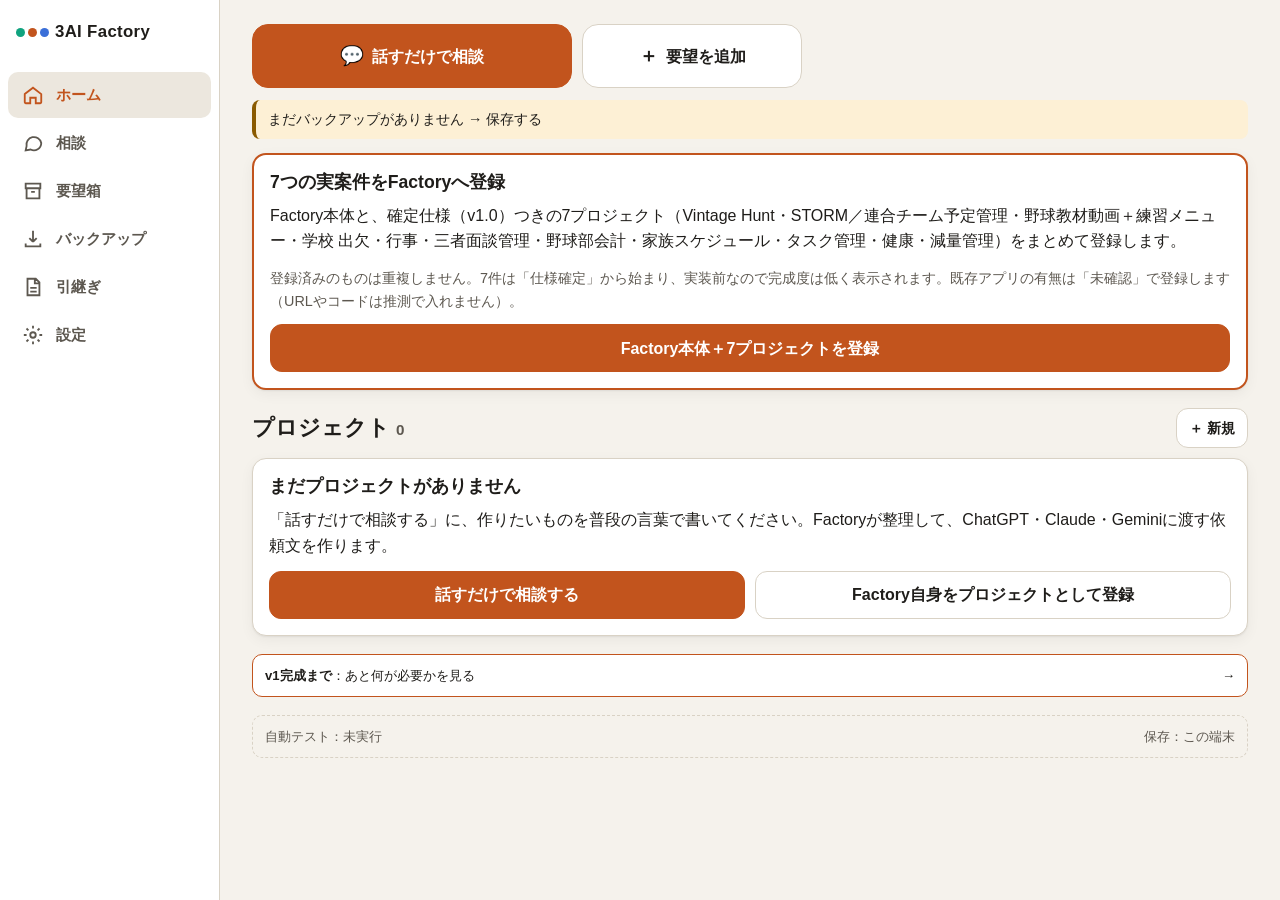
==== index.html @ d363842f "Add files via upload" ====
<!doctype html>
<html lang="ja">
<head>
  <meta charset="utf-8">
  <meta name="viewport" content="width=device-width, initial-scale=1, viewport-fit=cover">
  <title>3AI Factory</title>
  <meta name="description" content="ChatGPT・Claude・Geminiを活用してアプリ開発を管理するFactory">
  <meta name="theme-color" content="#c2541d">
  <link rel="manifest" href="manifest.webmanifest">
  <link rel="icon" href="icons/icon-192.png">
  <link rel="apple-touch-icon" href="icons/apple-touch-icon.png">
  <meta name="apple-mobile-web-app-capable" content="yes">
  <meta name="mobile-web-app-capable" content="yes">
  <meta name="apple-mobile-web-app-title" content="3AI Factory">
  <link rel="stylesheet" href="css/style.css">
</head>
<body>
  <div id="offline" class="offline-bar" hidden>オフライン中です（この端末のデータでそのまま使えます）</div>
  <header class="topbar">
    <div class="brand"><span class="dots" aria-hidden="true"><i style="background:var(--ai-chatgpt)"></i><i style="background:var(--ai-claude)"></i><i style="background:var(--ai-gemini)"></i></span>3AI Factory</div>
    <div class="spacer"></div>
    <span id="phase-badge" class="badge">Phase 1</span>
  </header>
  <main id="view" aria-live="polite">
    <p class="muted">読み込み中…</p>
    <noscript><div class="notice ng">JavaScriptを有効にしてください。</div></noscript>
  </main>
  <nav class="tabbar" aria-label="メインメニュー">
    <a href="#/" data-route="/"><svg viewBox="0 0 24 24" fill="none" stroke="currentColor" stroke-width="2" aria-hidden="true"><path d="M3 11l9-7 9 7v9a1 1 0 0 1-1 1h-5v-6H9v6H4a1 1 0 0 1-1-1z"/></svg>ホーム</a>
    <a href="#/talk" data-route="/talk"><svg viewBox="0 0 24 24" fill="none" stroke="currentColor" stroke-width="2" aria-hidden="true"><path d="M21 12a8 8 0 0 1-11.6 7.1L4 20l1-4.6A8 8 0 1 1 21 12z"/></svg>相談</a>
    <a href="#/requests" data-route="/requests"><svg viewBox="0 0 24 24" fill="none" stroke="currentColor" stroke-width="2" aria-hidden="true"><path d="M4 4h16v5H4z M5 9v11h14V9 M10 13h4"/></svg>要望箱</a>
    <a href="#/backup" data-route="/backup" class="desk-only"><svg viewBox="0 0 24 24" fill="none" stroke="currentColor" stroke-width="2" aria-hidden="true"><path d="M12 3v12m0 0l-4-4m4 4l4-4M4 17v3h16v-3"/></svg>バックアップ</a>
    <a href="#/handoff" data-route="/handoff" class="desk-only"><svg viewBox="0 0 24 24" fill="none" stroke="currentColor" stroke-width="2" aria-hidden="true"><path d="M6 3h9l4 4v14H6z M14 3v5h5 M9 13h7 M9 17h7"/></svg>引継ぎ</a>
    <a href="#/settings" data-route="/settings" data-alt="/backup /handoff"><svg viewBox="0 0 24 24" fill="none" stroke="currentColor" stroke-width="2" aria-hidden="true"><circle cx="12" cy="12" r="3"/><path d="M12 2v3M12 19v3M2 12h3M19 12h3M4.9 4.9l2.1 2.1M17 17l2.1 2.1M4.9 19.1L7 17M17 7l2.1-2.1"/></svg>設定</a>
  </nav>
  <script type="module" src="js/app.js"></script>
</body>
</html>
---- css/style.css ----
/* 3AI Development Factory — 共通スタイル（スマホ優先・ダークモード対応） */
:root {
  --bg: #f5f2ec;
  --surface: #ffffff;
  --surface-2: #ece7de;
  --ink: #1f1d1a;
  --ink-2: #5d5850;
  --line: #d9d2c5;
  --accent: #c2541d;
  --accent-ink: #ffffff;
  --ok: #2f7d4f;
  --ok-bg: #e3f1e8;
  --ng: #b3261e;
  --ng-bg: #fbe5e3;
  --warn: #8a5a00;
  --warn-bg: #fdf0d5;
  --ai-chatgpt: #10a37f;
  --ai-claude: #c2541d;
  --ai-gemini: #3b6fd8;
  --radius: 14px;
  --shadow: 0 1px 2px rgba(0,0,0,.06), 0 4px 14px rgba(0,0,0,.05);
  --font: -apple-system, BlinkMacSystemFont, "Hiragino Sans", "Hiragino Kaku Gothic ProN", "Yu Gothic UI", "Yu Gothic", Meiryo, "Noto Sans JP", sans-serif;
  color-scheme: light dark;
}
@media (prefers-color-scheme: dark) {
  :root:not([data-theme="light"]) {
    --bg: #171614; --surface: #211f1c; --surface-2: #2b2925; --ink: #f1ede6; --ink-2: #b3ab9f; --line: #3a3732;
    --accent: #e0733a; --ok: #6fcf97; --ok-bg: #1d3226; --ng: #ff8a80; --ng-bg: #3a1f1d; --warn: #f2c26b; --warn-bg: #3a2f17;
    --shadow: none;
  }
}
:root[data-theme="dark"] {
  --bg: #171614; --surface: #211f1c; --surface-2: #2b2925; --ink: #f1ede6; --ink-2: #b3ab9f; --line: #3a3732;
  --accent: #e0733a; --ok: #6fcf97; --ok-bg: #1d3226; --ng: #ff8a80; --ng-bg: #3a1f1d; --warn: #f2c26b; --warn-bg: #3a2f17;
  --shadow: none;
}

* { box-sizing: border-box; }
html { -webkit-text-size-adjust: 100%; }
body {
  margin: 0; background: var(--bg); color: var(--ink); font-family: var(--font);
  font-size: 16px; line-height: 1.6; min-height: 100vh;
  padding-bottom: calc(76px + env(safe-area-inset-bottom));
}
a { color: var(--accent); }
h1, h2, h3 { line-height: 1.3; margin: 0 0 .5em; }
h1 { font-size: 1.35rem; }
h2 { font-size: 1.1rem; }
h3 { font-size: 1rem; }
p { margin: 0 0 .8em; }
.muted { color: var(--ink-2); font-size: .9rem; }

/* ヘッダー */
.topbar {
  position: sticky; top: 0; z-index: 10; background: var(--bg);
  border-bottom: 1px solid var(--line);
  padding: calc(10px + env(safe-area-inset-top)) 16px 10px;
  display: flex; align-items: center; gap: 10px;
}
.brand { font-weight: 800; letter-spacing: .02em; font-size: 1.05rem; }
.brand .dots { display: inline-flex; gap: 3px; margin-right: 6px; vertical-align: middle; }
.brand .dots i { width: 9px; height: 9px; border-radius: 50%; display: block; }
.topbar .spacer { flex: 1; }
.badge {
  display: inline-block; font-size: .75rem; font-weight: 700; padding: 2px 8px; border-radius: 999px;
  background: var(--surface-2); color: var(--ink-2); white-space: nowrap;
}
.badge.ok { background: var(--ok-bg); color: var(--ok); }
.badge.ng { background: var(--ng-bg); color: var(--ng); }
.badge.warn { background: var(--warn-bg); color: var(--warn); }

main { max-width: 960px; margin: 0 auto; padding: 16px; }

/* カード */
.card {
  background: var(--surface); border: 1px solid var(--line); border-radius: var(--radius);
  padding: 16px; margin-bottom: 14px; box-shadow: var(--shadow);
}
.grid { display: grid; gap: 14px; grid-template-columns: 1fr; }
@media (min-width: 720px) { .grid.two { grid-template-columns: 1fr 1fr; } }

.notice { border-left: 4px solid var(--accent); background: var(--surface); padding: 12px 14px; border-radius: 8px; margin-bottom: 14px; }
.notice.warn { border-color: var(--warn); background: var(--warn-bg); }
.notice.ng { border-color: var(--ng); background: var(--ng-bg); }

/* 状態リスト */
.kv { display: grid; grid-template-columns: auto 1fr; gap: 6px 12px; margin: 0; }
.kv dt { color: var(--ink-2); font-size: .9rem; }
.kv dd { margin: 0; font-weight: 600; word-break: break-all; }

/* ボタン（指で押しやすい48px） */
.btn {
  appearance: none; border: 1px solid var(--line); background: var(--surface); color: var(--ink);
  font: inherit; font-weight: 700; min-height: 48px; padding: 10px 16px; border-radius: 12px;
  display: inline-flex; align-items: center; justify-content: center; gap: 8px; cursor: pointer;
  text-decoration: none; width: 100%;
}
.btn.primary { background: var(--accent); border-color: var(--accent); color: var(--accent-ink); }
.btn.danger { color: var(--ng); border-color: var(--ng); }
.btn.small { min-height: 40px; padding: 6px 12px; width: auto; font-size: .9rem; }
.btn:disabled { opacity: .5; cursor: not-allowed; }
.btn:focus-visible, input:focus-visible, select:focus-visible, textarea:focus-visible { outline: 3px solid var(--accent); outline-offset: 2px; }
.btns { display: grid; gap: 10px; }
@media (min-width: 560px) { .btns { grid-template-columns: repeat(auto-fit, minmax(200px, 1fr)); } }

/* 入力 */
label.field { display: block; margin-bottom: 12px; }
label.field span { display: block; font-weight: 700; font-size: .9rem; margin-bottom: 4px; }
input[type=text], input[type=url], input[type=search], select, textarea {
  width: 100%; font: inherit; font-size: 16px; /* iPhoneの自動ズーム防止 */
  padding: 12px; border: 1px solid var(--line); border-radius: 10px; background: var(--surface); color: var(--ink);
}
.error-list { color: var(--ng); margin: 6px 0 0; padding-left: 1.2em; font-size: .9rem; }

/* 一覧 */
.list { list-style: none; margin: 0; padding: 0; }
.list li { padding: 12px 0; border-bottom: 1px solid var(--line); display: flex; gap: 10px; align-items: center; flex-wrap: wrap; }
.list li:last-child { border-bottom: 0; }
.list .grow { flex: 1; min-width: 160px; }

/* 下部ナビ（スマホ） */
.tabbar {
  position: fixed; left: 0; right: 0; bottom: 0; z-index: 20;
  background: var(--surface); border-top: 1px solid var(--line);
  display: grid; grid-template-columns: repeat(4, 1fr);
  padding-bottom: env(safe-area-inset-bottom);
}
.tabbar a {
  display: flex; flex-direction: column; align-items: center; justify-content: center; gap: 2px;
  min-height: 60px; text-decoration: none; color: var(--ink-2); font-size: .72rem; font-weight: 700;
}
.tabbar a svg { width: 22px; height: 22px; }
.tabbar a[aria-current="page"] { color: var(--accent); }

/* モーダル */
.modal-back { position: fixed; inset: 0; background: rgba(0,0,0,.45); z-index: 50; display: flex; align-items: flex-end; justify-content: center; }
@media (min-width: 560px) { .modal-back { align-items: center; } }
.modal { background: var(--surface); color: var(--ink); width: 100%; max-width: 520px; border-radius: 18px 18px 0 0; padding: 20px 16px calc(20px + env(safe-area-inset-bottom)); max-height: 90vh; overflow: auto; }
@media (min-width: 560px) { .modal { border-radius: 18px; } }

/* トースト */
.toast { pointer-events: none; position: fixed; left: 50%; transform: translateX(-50%); bottom: calc(80px + env(safe-area-inset-bottom)); z-index: 60;
  background: var(--ink); color: var(--bg); padding: 10px 16px; border-radius: 10px; font-weight: 700; max-width: calc(100% - 32px); }

pre.md { white-space: pre-wrap; word-break: break-word; background: var(--surface-2); padding: 12px; border-radius: 10px; font-size: .85rem; max-height: 60vh; overflow: auto; }

.offline-bar { background: var(--warn-bg); color: var(--warn); text-align: center; font-size: .85rem; font-weight: 700; padding: 6px; }

@media print {
  .topbar, .tabbar, .btn, .offline-bar { display: none !important; }
  body { background: #fff; color: #000; padding: 0; }
  .card { box-shadow: none; border-color: #999; break-inside: avoid; }
}

/* ===================== Phase 2 追加 ===================== */
.sr-only { position: absolute; width: 1px; height: 1px; overflow: hidden; clip: rect(0 0 0 0); white-space: nowrap; }
.prewrap { white-space: pre-wrap; word-break: break-word; }
.tight { margin: 0; padding-left: 1.2em; }
.desk-only { display: none !important; }
.back { display: inline-block; margin-bottom: 8px; text-decoration: none; font-weight: 700; padding: 6px 0; }
.page-head { display: flex; align-items: center; justify-content: space-between; gap: 12px; margin: 18px 0 10px; flex-wrap: wrap; }
.page-head h1 { margin: 0; }
.page-head .count { font-size: .95rem; font-weight: 600; }
.page-head form input { min-width: 0; width: 180px; padding: 8px 12px; }
.notice.slim { display: block; padding: 8px 12px; font-size: .9rem; text-decoration: none; color: inherit; }
.kv.wide { grid-template-columns: 6.5em 1fr; }
.kv.wide dd { font-weight: 500; }

/* ホーム上部の2大ボタン */
.hero { display: grid; grid-template-columns: minmax(0, 1.4fr) minmax(0, 1fr); gap: 10px; margin-bottom: 12px; }
@media (max-width: 374px) { .hero { grid-template-columns: 1fr; } .btn.big { min-height: 56px; } }
.btn.big { white-space: nowrap; min-width: 0; min-height: 64px; font-size: 1.02rem; border-radius: 16px; }
.btn.big span { font-size: 1.2rem; }

/* プロジェクトカード */
.cards { display: grid; gap: 12px; grid-template-columns: 1fr; }
@media (min-width: 720px) { .cards { grid-template-columns: 1fr 1fr; } }
@media (min-width: 1280px) { .cards { grid-template-columns: 1fr 1fr 1fr; } }
.pcard { position: relative; background: var(--surface); border: 1px solid var(--line); border-radius: var(--radius); padding: 14px 14px 10px; box-shadow: var(--shadow); }
.pcard-link { position: absolute; inset: 0; border-radius: var(--radius); z-index: 1; }
.pcard-link:focus-visible { outline: 3px solid var(--accent); outline-offset: 2px; }
.pcard header { display: flex; align-items: flex-start; justify-content: space-between; gap: 8px; }
.pcard h2 { font-size: 1.08rem; margin: 0; }
.pcard .pct { font-size: .85rem; color: var(--ink-2); margin: 4px 0 8px; }
.pcard .pct strong { color: var(--ink); }
.pcard .next { position: relative; z-index: 2; display: flex; gap: 8px; align-items: baseline; text-decoration: none; color: var(--ink); font-weight: 700;
  background: var(--surface-2); border-radius: 10px; padding: 10px 12px; line-height: 1.45; }
.pcard .next.unset { color: var(--ink-2); font-weight: 600; border: 1px dashed var(--line); background: transparent; }
.next-label { flex: none; font-size: .72rem; font-weight: 800; color: var(--accent-ink); background: var(--accent); border-radius: 6px; padding: 1px 6px; }
.pcard footer { position: relative; display: flex; align-items: center; gap: 4px 12px; flex-wrap: wrap; margin-top: 8px; font-size: .85rem; }
.pcard footer .stat { position: relative; z-index: 2; color: var(--ink-2); text-decoration: none; padding: 6px 0; }
.pcard footer .stat b { color: var(--ink); font-size: 1rem; }
.pcard footer .stat.alert, .pcard footer .stat.alert b { color: var(--ng); }
.pcard footer .add { position: relative; z-index: 2; margin-left: auto; }

/* 完成度メーター */
.meter { height: 8px; background: var(--surface-2); border-radius: 99px; overflow: hidden; margin-top: 10px; }
.meter i { display: block; height: 100%; background: var(--accent); border-radius: 99px; min-width: 0; }
.axis { padding: 10px 0; border-bottom: 1px solid var(--line); }
.axis-head { display: flex; justify-content: space-between; font-weight: 700; }
.axis .meter { margin: 6px 0 8px; }
.axis select { width: auto; padding: 6px 10px; }

/* 状態バッジの色（設定値のキーに対応） */
.badge.status-concept, .badge.status-spec_draft { background: var(--surface-2); color: var(--ink-2); }
.badge.status-spec_fixed { background: #e6eefc; color: #2b56b0; }
.badge.status-implementing, .badge.status-improving { background: var(--warn-bg); color: var(--warn); }
.badge.status-testing { background: #f1e6fb; color: #7a3fb0; }
.badge.status-usable, .badge.status-complete { background: var(--ok-bg); color: var(--ok); }
@media (prefers-color-scheme: dark) {
  :root:not([data-theme="light"]) .badge.status-spec_fixed { background: #1e2a44; color: #9bbcff; }
  :root:not([data-theme="light"]) .badge.status-testing { background: #2d2140; color: #d2b0ff; }
}

/* プロジェクト画面 */
.p-head h1 { margin-bottom: 6px; }
.p-meta { display: flex; align-items: center; gap: 6px 14px; flex-wrap: wrap; color: var(--ink-2); font-size: .9rem; }
.p-meta b { color: var(--ink); }
.p-meta .btn { margin-left: auto; }
.tabs { display: flex; gap: 6px; overflow-x: auto; margin: 12px -16px 14px; padding: 2px 16px 8px; scrollbar-width: none; -webkit-overflow-scrolling: touch; }
.tabs::-webkit-scrollbar { display: none; }
.tabs a, .chip { flex: none; text-decoration: none; color: var(--ink-2); font-weight: 700; font-size: .9rem; padding: 9px 14px; border-radius: 999px; border: 1px solid var(--line); background: var(--surface); white-space: nowrap; }
.tabs a[aria-current], .chip[aria-current] { background: var(--ink); color: var(--bg); border-color: var(--ink); }
.tabs a small { margin-left: 5px; font-size: .75rem; background: var(--accent); color: var(--accent-ink); border-radius: 99px; padding: 0 6px; }
.chips { display: flex; gap: 6px; flex-wrap: wrap; margin: 6px 0 12px; }
.inline-add { display: flex; gap: 8px; margin-bottom: 8px; }
.inline-add input { flex: 1; min-width: 0; }
.status-select { width: auto; padding: 8px 10px; }
.timeline { list-style: none; margin: 0; padding: 0; }
.timeline > li { padding: 10px 0 10px 14px; border-left: 2px solid var(--line); position: relative; }
.timeline > li::before { content: ""; position: absolute; left: -6px; top: 16px; width: 10px; height: 10px; border-radius: 50%; background: var(--accent); }

/* 話すだけ */
textarea { resize: vertical; }
.sugg { padding-left: 1.2em; margin: 0 0 10px; }
.sugg li { margin-bottom: 4px; }
.prompt { border: 1px solid var(--line); border-left: 5px solid var(--ai); border-radius: 10px; padding: 0 12px; margin-bottom: 8px; }
.prompt summary { cursor: pointer; padding: 12px 0; display: flex; gap: 8px; align-items: center; flex-wrap: wrap; }
.prompt .ai-dot { width: 10px; height: 10px; border-radius: 50%; background: var(--ai); }
hr { border: 0; border-top: 1px solid var(--line); margin: 16px 0; }

/* フローティング「＋要望」（スマホ：親指の届く右下） */
.fab { position: fixed; right: 16px; bottom: calc(76px + env(safe-area-inset-bottom)); z-index: 15; border: 0; cursor: pointer;
  background: var(--ink); color: var(--bg); font: inherit; font-weight: 800; font-size: 1rem; border-radius: 999px; padding: 0 18px; min-height: 52px;
  box-shadow: 0 6px 18px rgba(0,0,0,.18); display: flex; align-items: center; gap: 4px; }
.fab span { font-size: .9rem; }
.fab[hidden] { display: none; }
main { padding-bottom: 80px; }

.sys-strip { display: flex; justify-content: space-between; gap: 10px; flex-wrap: wrap; margin-top: 18px; font-size: .82rem; color: var(--ink-2); text-decoration: none; padding: 10px 12px; border: 1px dashed var(--line); border-radius: 10px; }
.empty h2 { margin-top: 0; }

/* PC：左メニュー */
@media (min-width: 960px) {
  body { padding-bottom: 0; padding-left: 220px; }
  .topbar { position: fixed; left: 0; top: 0; width: 220px; height: 64px; border-bottom: 0; border-right: 1px solid var(--line); z-index: 21; background: var(--surface); }
  .topbar .spacer, .topbar #phase-badge { display: none; }
  .tabbar { top: 64px; bottom: 0; right: auto; width: 220px; display: flex; flex-direction: column; gap: 2px; padding: 8px; border-top: 0; border-right: 1px solid var(--line); }
  .tabbar a { flex-direction: row; justify-content: flex-start; gap: 12px; min-height: 46px; padding: 0 14px; border-radius: 10px; font-size: .95rem; }
  .tabbar a[aria-current="page"] { background: var(--surface-2); color: var(--accent); }
  .tabbar .desk-only { display: flex !important; }
  .tabbar a[data-alt][aria-current="page"]:not([href="#/settings"]) { background: none; }
  main { padding: 24px 32px 48px; max-width: 1240px; }
  .fab { bottom: 28px; right: 32px; }
  .hero { grid-template-columns: 320px 220px; }
  .tabs { margin: 12px 0 16px; padding: 2px 0 8px; flex-wrap: wrap; }
  .offline-bar { margin-left: 0; }
}
@media print { .fab, .tabs, .back, .hero, .sys-strip { display: none !important; } }

/* ===================== Phase 3 追加 ===================== */
fieldset.field { border: 0; padding: 0; margin: 0 0 12px; min-width: 0; }
fieldset.field legend { font-weight: 700; font-size: .9rem; margin-bottom: 6px; padding: 0; }
em.req { font-style: normal; font-size: .72rem; color: var(--ng); border: 1px solid var(--ng); border-radius: 4px; padding: 0 4px; margin-left: 4px; }
.checks { display: flex; flex-wrap: wrap; gap: 8px; }
.check { display: inline-flex; align-items: center; gap: 8px; border: 1px solid var(--line); border-radius: 10px; padding: 8px 12px; min-height: 44px; cursor: pointer; background: var(--surface); }
.check input { width: 20px; height: 20px; accent-color: var(--accent); margin: 0; }
.check:has(input:checked) { border-color: var(--accent); }
.big-check { width: 100%; margin-top: 12px; font-weight: 700; }

/* 検索・絞り込み */
.searchbar { display: flex; gap: 8px; margin-bottom: 8px; }
.searchbar input { flex: 1; min-width: 0; padding: 10px 12px; }
.searchbar .btn { flex: none; position: relative; }
.dot { margin-left: 6px; background: var(--accent); color: var(--accent-ink); border-radius: 99px; padding: 0 6px; font-size: .75rem; }
.chips.scroll { flex-wrap: nowrap; overflow-x: auto; margin: 0 -16px 10px; padding: 2px 16px 6px; scrollbar-width: none; }
.chips.scroll::-webkit-scrollbar { display: none; }
.chip small { margin-left: 4px; opacity: .7; }
.filter-note { margin: -2px 0 10px; }
@media (min-width: 960px) { .chips.scroll { margin: 0 0 10px; padding: 2px 0 6px; flex-wrap: wrap; } .searchbar { max-width: 560px; } }

/* 優先度・重要度バッジ */
.badge.pri-high, .badge.sev-high { background: var(--ng-bg); color: var(--ng); }
.badge.pri-medium, .badge.sev-medium { background: var(--warn-bg); color: var(--warn); }
.badge.pri-low, .badge.sev-low { background: var(--surface-2); color: var(--ink-2); }
.pcard .next .next-text { flex: 1; min-width: 0; }
.pcard .next .badge { flex: none; align-self: center; }
.pri-select { width: auto; flex: none; padding: 8px; }

/* 作業・未解決事項の行 */
.list.tasks li, .list.issues li { flex-wrap: nowrap; align-items: flex-start; gap: 8px; }
.row-btn { appearance: none; border: 0; background: none; color: inherit; font: inherit; text-align: left; padding: 4px 0; cursor: pointer; display: flex; flex-direction: column; gap: 4px; min-width: 0; min-height: 44px; }
.t-title { font-weight: 700; word-break: break-word; }
.t-meta { display: flex; flex-wrap: wrap; gap: 4px 10px; font-size: .8rem; color: var(--ink-2); align-items: center; }
.t-res { font-size: .85rem; color: var(--ink-2); background: var(--surface-2); border-radius: 8px; padding: 6px 8px; }
.tick { flex: none; width: 30px; height: 30px; margin-top: 6px; border-radius: 50%; border: 2px solid var(--line); background: var(--surface); color: var(--accent-ink); font-weight: 900; cursor: pointer; }
.task.st-done .tick { background: var(--ok); border-color: var(--ok); }
.task.st-done .t-title { text-decoration: line-through; color: var(--ink-2); }
.task.st-doing .tick { border-color: var(--accent); }
.inline-add { flex-wrap: nowrap; }

/* ===================== Phase 4 追加 ===================== */
.spec-head { display: flex; align-items: center; justify-content: space-between; gap: 8px; flex-wrap: wrap; }
.spec-head h2 { margin: 0; }
.draft-card { border: 2px dashed var(--warn); }
.viewing .kv { margin-bottom: 12px; }
.spec-body { background: var(--surface-2); border-radius: 10px; padding: 12px; font-size: .92rem; max-height: 60vh; overflow: auto; }
.versions li.current { background: var(--surface-2); border-radius: 8px; padding-left: 8px; padding-right: 8px; }
.versions a { text-decoration: none; color: inherit; display: flex; flex-direction: column; }
textarea.mono { font-family: ui-monospace, SFMono-Regular, Menlo, Consolas, "Yu Gothic", monospace; font-size: 15px; line-height: 1.5; }

/* 差分 */
.sum-chips { display: flex; gap: 6px; flex-wrap: wrap; margin: 8px 0; }
.sum-chips .chip { cursor: default; }
.chip.add { background: #e3f4e8; color: #1f6b3c; border-color: #b9dfc5; }
.chip.del { background: #fbe5e3; color: #a3261e; border-color: #f0bdb8; }
.chip.chg { background: #fdf0d5; color: #7a5200; border-color: #f0d9a4; }
.diff { border: 1px solid var(--line); border-radius: 10px; overflow: hidden; font-size: .9rem; }
.d-row { display: grid; grid-template-columns: 1fr 1fr; border-top: 1px solid var(--line); }
.d-head { background: var(--surface-2); font-weight: 800; border-top: 0; }
.d-head > div { padding: 6px 10px; }
.d-cell { padding: 6px 10px; white-space: pre-wrap; word-break: break-word; min-height: 1.6em; }
.d-cell.empty { background: repeating-linear-gradient(45deg, transparent 0 6px, var(--surface-2) 6px 8px); }
.d-tag { grid-column: 1 / -1; font-size: .72rem; font-weight: 800; padding: 3px 10px 0; }
.d-add .after, .d-add .d-tag { background: #e3f4e8; color: #1f6b3c; }
.d-del .before, .d-del .d-tag { background: #fbe5e3; color: #a3261e; }
.d-del .before .d-tx { text-decoration: line-through; }
.d-change .before { background: #fbe5e3; color: #7d1d17; }
.d-change .after { background: #e3f4e8; color: #1f5c35; }
.d-change .d-tag { background: #fdf0d5; color: #7a5200; }
.d-same .d-cell { color: var(--ink-2); }
.d-gap { text-align: center; color: var(--ink-2); font-size: .8rem; padding: 6px; border-top: 1px solid var(--line); background: var(--surface-2); }
@media (max-width: 719px) {
  .d-row { grid-template-columns: 1fr; }
  .d-head { display: none; }
  .d-row:not(.d-same) .d-cell.before::before { content: "変更前："; font-weight: 800; font-size: .75rem; }
  .d-row:not(.d-same) .d-cell.after::before { content: "変更後："; font-weight: 800; font-size: .75rem; }
  .d-same .d-cell.after, .d-cell.empty { display: none; }
}
@media (prefers-color-scheme: dark) {
  :root:not([data-theme="light"]) .d-add .after, :root:not([data-theme="light"]) .d-change .after, :root:not([data-theme="light"]) .chip.add { background: #1d3226; color: #9be0b3; }
  :root:not([data-theme="light"]) .d-del .before, :root:not([data-theme="light"]) .d-change .before, :root:not([data-theme="light"]) .chip.del { background: #3a1f1d; color: #ffb4ab; }
  :root:not([data-theme="light"]) .d-change .d-tag, :root:not([data-theme="light"]) .chip.chg { background: #3a2f17; color: #f2c26b; }
}

/* 要望の判断・選択・反映 */
.reqs li { align-items: flex-start; flex-wrap: nowrap; }
.reqs .grow { min-width: 0; }
.pick { flex: none; display: flex; align-items: center; justify-content: center; width: 32px; min-height: 44px; }
.pick input { width: 22px; height: 22px; accent-color: var(--accent); }
.decision { font-size: .82rem; color: var(--ink-2); background: var(--surface-2); border-radius: 6px; padding: 4px 8px; margin-top: 4px; }
.hint { background: var(--warn-bg); color: var(--ink); border-radius: 8px; padding: 8px 10px; font-size: .9rem; }
.reflect-bar { position: sticky; bottom: calc(68px + env(safe-area-inset-bottom)); z-index: 12; display: flex; align-items: center; justify-content: space-between; gap: 10px;
  background: var(--ink); color: var(--bg); border-radius: 14px; padding: 8px 8px 8px 14px; box-shadow: 0 6px 18px rgba(0,0,0,.2); margin-top: 8px; }
.reflect-bar .btn { width: auto; }
.reflect-bar[hidden] { display: none; }
@media (min-width: 960px) { .reflect-bar { bottom: 16px; } }
.timeline li.fix::before { background: var(--ok); }

/* 通知は画面上部に（下部の操作バーやボタンと重ならないように）— Phase 4 */
.toast { bottom: auto; top: calc(64px + env(safe-area-inset-top)); }
.reflect-bar .btn { white-space: nowrap; font-size: .92rem; padding: 8px 12px; }

/* ===================== Phase 5 追加 ===================== */
.reco { display: flex; gap: 10px; align-items: flex-start; border: 1px solid var(--line); border-left: 5px solid var(--ai); background: var(--surface); border-radius: 12px; padding: 10px 12px; margin-bottom: 14px; }
.reco .ai-dot, .ai-dot.inline { width: 10px; height: 10px; border-radius: 50%; background: var(--ai); flex: none; margin-top: 7px; display: inline-block; }
.ai-dot.inline { margin: 0 6px 0 0; vertical-align: middle; }
.ai-btn { border-left: 6px solid var(--ai); }
.ai-chips { margin-top: 0; }
.ai-cols { display: grid; gap: 12px; margin-top: 8px; }
.ai-col { border: 1px solid var(--line); border-top: 5px solid var(--ai); border-radius: 12px; padding: 10px 12px; min-width: 0; background: var(--surface); }
.ai-col header { display: flex; gap: 8px; align-items: center; margin-bottom: 8px; flex-wrap: wrap; }
.ai-col header .ai-dot { width: 10px; height: 10px; border-radius: 50%; background: var(--ai); }
.ai-answer { background: var(--surface-2); border-radius: 8px; padding: 10px; max-height: 50vh; overflow: auto; font-size: .92rem; }
.dec-btns { display: flex; gap: 6px; flex-wrap: wrap; margin: 8px 0; }
.dec-btns .btn.on { background: var(--ink); color: var(--bg); border-color: var(--ink); }
.badge.dec-adopt { background: var(--ok-bg); color: var(--ok); }
.badge.dec-hold { background: var(--warn-bg); color: var(--warn); }
.badge.dec-reject { background: var(--ng-bg); color: var(--ng); }
.ok-note { color: var(--ok); font-size: .9rem; }
.warn-note { color: var(--warn); background: var(--warn-bg); border-radius: 6px; padding: 4px 8px; font-size: .85rem; margin-top: 4px; }
.src { font-size: .8rem; color: var(--ink-2); }
/* スマホ：1つずつタブで切替 */
@media (max-width: 959px) {
  .ai-cols[data-show="chatgpt"] .ai-col:not([data-col="chatgpt"]),
  .ai-cols[data-show="claude"] .ai-col:not([data-col="claude"]),
  .ai-cols[data-show="gemini"] .ai-col:not([data-col="gemini"]) { display: none; }
}
/* PC：3列で並べる */
@media (min-width: 960px) { .ai-cols { grid-template-columns: repeat(3, minmax(0, 1fr)); } .cmp-chips { display: none; } }
.file-item .ver { font-weight: 700; color: var(--accent); }
.btns.row { display: flex; flex-wrap: wrap; gap: 8px; margin-top: 8px; }
.btns.row .btn { width: auto; }
.badge.file-active { background: var(--ok-bg); color: var(--ok); }
.badge.file-old { background: var(--surface-2); color: var(--ink-2); }
.badge.file-draft { background: #e6eefc; color: #2b56b0; }
.badge.file-hold { background: var(--warn-bg); color: var(--warn); }
pre.code { max-height: 50vh; }
.url-row { text-decoration: none; color: inherit; display: flex; flex-direction: column; gap: 4px; min-width: 0; word-break: break-all; }
.url-line { word-break: break-all; }
.pi-list li { margin: 4px 0; }

/* ===================== Phase 6 追加 ===================== */
.cond { list-style: none; margin: 0; padding: 0; }
.cond li { display: flex; gap: 10px; align-items: flex-start; padding: 10px 0; border-bottom: 1px solid var(--line); }
.cond li:last-child { border-bottom: 0; }
.cond .mark { font-size: 1.15rem; line-height: 1.4; flex: none; }
.cond li.ng strong { color: var(--ink); }
.how { margin-top: 4px; font-size: .88rem; background: var(--warn-bg); color: var(--ink); border-radius: 6px; padding: 4px 8px; }
.v1-head .v1-left { font-size: 1.15rem; margin: 0 0 4px; }
.v1-head .v1-left strong { font-size: 1.8rem; color: var(--accent); }
.v1-strip { border-style: solid; border-color: var(--accent); color: var(--ink); background: var(--surface); }
.err-text { color: var(--ng); font-size: .9rem; }
.timeline li.ng-item::before { background: var(--ng); }
.checks.col { flex-direction: column; }
.checks.col .check { align-items: flex-start; }
.checks.col .check small { display: block; }

/* ---- Phase 7：既存アプリ取込・初期登録 ---- */
.pcard-origin { margin-top: 4px; position: relative; pointer-events: none; }
.seed-card { border: 2px solid var(--accent); }
.flow { list-style: none; padding: 0; margin: 8px 0; display: flex; flex-wrap: wrap; gap: 6px; counter-reset: fl; }
.flow li { counter-increment: fl; font-size: .85rem; padding: 4px 10px; border-radius: 999px; background: var(--surface-2); color: var(--ink-2); }
.flow li::before { content: counter(fl) ". "; }
.flow li.done { background: var(--ok-bg); color: var(--ok); }
.flow li.done::before { content: "✓ "; }
.list.cov li { display: flex; align-items: center; gap: 6px; flex-wrap: wrap; }
.list.cov .grow { flex: 1 1 180px; min-width: 0; overflow-wrap: anywhere; }
.list.cov .cov-sel { flex: 0 0 auto; max-width: 100%; }
.ex-box { margin: 8px 0 12px; }
.ex-box summary { cursor: pointer; font-weight: 600; min-height: 44px; display: flex; align-items: center; }
.origin-pick .checks { display: flex; flex-wrap: wrap; gap: 8px; }
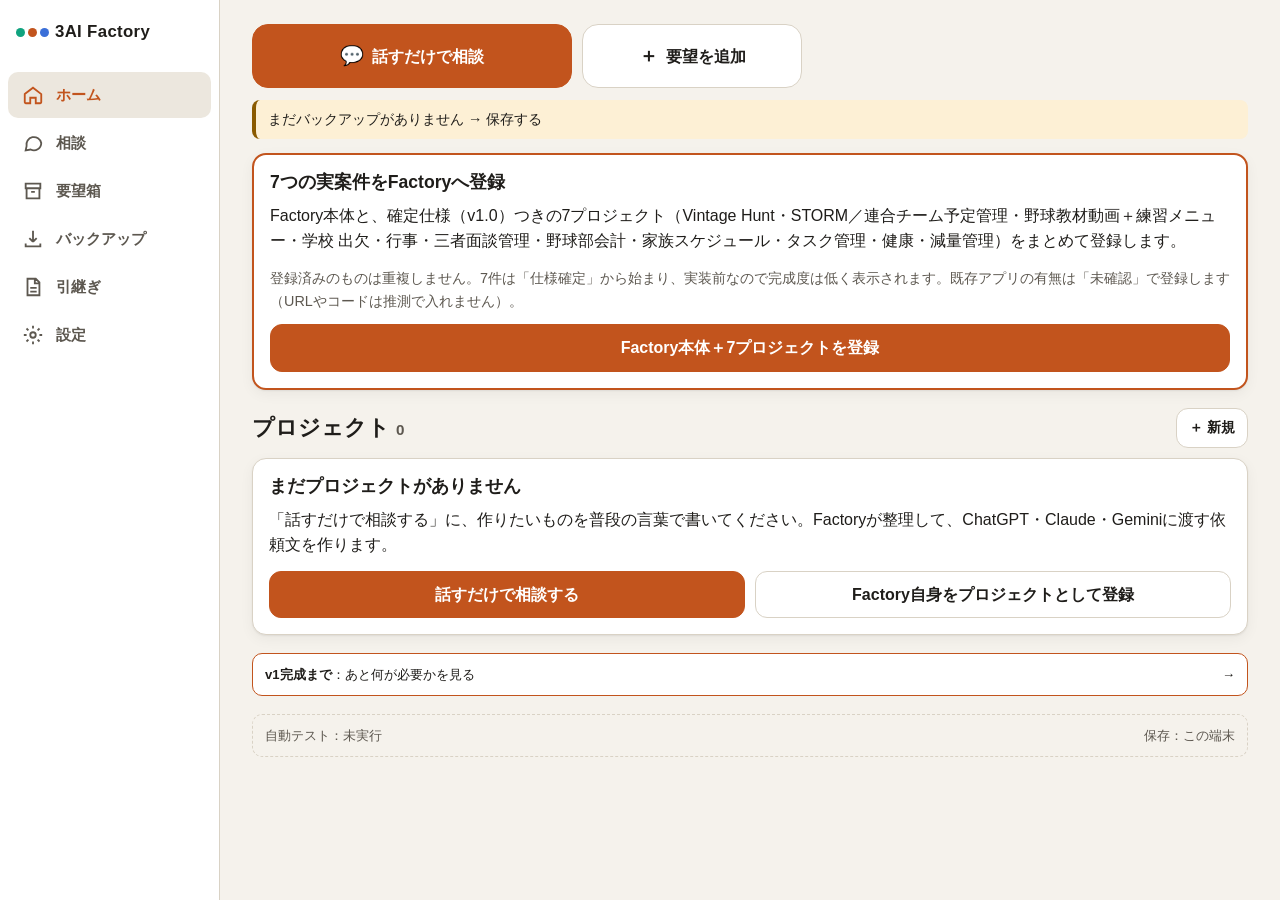
==== commit 91e5a296: "Merge Factory v0.9.0 Sync-3 with iPhone safety fixes" ====
--- a/index.html
+++ b/index.html
@@ -33,6 +33,6 @@
     <a href="#/handoff" data-route="/handoff" class="desk-only"><svg viewBox="0 0 24 24" fill="none" stroke="currentColor" stroke-width="2" aria-hidden="true"><path d="M6 3h9l4 4v14H6z M14 3v5h5 M9 13h7 M9 17h7"/></svg>引継ぎ</a>
     <a href="#/settings" data-route="/settings" data-alt="/backup /handoff"><svg viewBox="0 0 24 24" fill="none" stroke="currentColor" stroke-width="2" aria-hidden="true"><circle cx="12" cy="12" r="3"/><path d="M12 2v3M12 19v3M2 12h3M19 12h3M4.9 4.9l2.1 2.1M17 17l2.1 2.1M4.9 19.1L7 17M17 7l2.1-2.1"/></svg>設定</a>
   </nav>
-  <script type="module" src="js/app.js"></script>
+  <script type="module" src="js/app.js?v=0901"></script>
 </body>
 </html>
--- a/css/style.css
+++ b/css/style.css
@@ -106,7 +106,7 @@
 /* 入力 */
 label.field { display: block; margin-bottom: 12px; }
 label.field span { display: block; font-weight: 700; font-size: .9rem; margin-bottom: 4px; }
-input[type=text], input[type=url], input[type=search], select, textarea {
+input[type=text], input[type=url], input[type=search], input[type=date], input[type=number], input[type=email], input[type=password], input:not([type]), select, textarea {
   width: 100%; font: inherit; font-size: 16px; /* iPhoneの自動ズーム防止 */
   padding: 12px; border: 1px solid var(--line); border-radius: 10px; background: var(--surface); color: var(--ink);
 }
@@ -317,7 +317,7 @@
 .spec-body { background: var(--surface-2); border-radius: 10px; padding: 12px; font-size: .92rem; max-height: 60vh; overflow: auto; }
 .versions li.current { background: var(--surface-2); border-radius: 8px; padding-left: 8px; padding-right: 8px; }
 .versions a { text-decoration: none; color: inherit; display: flex; flex-direction: column; }
-textarea.mono { font-family: ui-monospace, SFMono-Regular, Menlo, Consolas, "Yu Gothic", monospace; font-size: 15px; line-height: 1.5; }
+textarea.mono { font-family: ui-monospace, SFMono-Regular, Menlo, Consolas, "Yu Gothic", monospace; font-size: 16px; line-height: 1.5; } /* 16px未満だとiPhoneで入力時に画面が拡大される */
 
 /* 差分 */
 .sum-chips { display: flex; gap: 6px; flex-wrap: wrap; margin: 8px 0; }
@@ -440,3 +440,55 @@
 .ex-box { margin: 8px 0 12px; }
 .ex-box summary { cursor: pointer; font-weight: 600; min-height: 44px; display: flex; align-items: center; }
 .origin-pick .checks { display: flex; flex-wrap: wrap; gap: 8px; }
+
+/* ---- Sync-1：Googleログイン ---- */
+code.uid { font-size: .8rem; word-break: break-all; background: var(--surface-2); padding: 2px 6px; border-radius: 6px; }
+#cloud-result .badge { white-space: normal; }
+
+/* ---- Sync-2-3：初回正本登録 ---- */
+.rg-progress { position: fixed; inset: 0; z-index: 60; background: rgba(0,0,0,.45); display: flex; align-items: center; justify-content: center; padding: 16px; }
+.rg-progress[hidden] { display: none; }
+.rg-progress .card { max-width: 420px; width: 100%; }
+
+/* ---- Sync-3：PC・iPhoneの同期 ---- */
+.section-title { margin: 28px 0 4px; font-size: 1.05rem; }
+.s3-actions { display: grid; grid-template-columns: 1fr; gap: 8px; margin-top: 12px; }
+@media (min-width: 640px) { .s3-actions { grid-template-columns: 1fr 1fr; } }
+.s3-actions .btn { width: 100%; min-height: 48px; }
+.s3-sub { margin-top: 16px; padding-top: 12px; border-top: 1px solid var(--line); }
+.s3-list li { padding: 10px 0; }
+.s3-list .check { align-items: flex-start; }
+.s3-list .check input { margin-top: 4px; }
+.ng-text { color: var(--ng); }
+.ok-notice { border-left-color: var(--ok); }
+.s3-conf { border: 1px solid var(--line); border-radius: 12px; padding: 12px; margin: 12px 0; background: var(--surface); }
+.s3-conf h4 { margin: 0 0 8px; }
+.s3-versions { display: grid; grid-template-columns: 1fr 1fr; gap: 8px; }
+.s3-ver { background: var(--surface-2); border-radius: 10px; padding: 8px 10px; }
+.s3-ver h5 { margin: 0 0 4px; font-size: .9rem; }
+.s3-ver p { margin: 0; font-size: .85rem; }
+.s3-diff { width: 100%; border-collapse: collapse; margin: 10px 0; table-layout: fixed; font-size: .9rem; }
+.s3-diff th, .s3-diff td { border-top: 1px solid var(--line); padding: 6px 4px; vertical-align: top; text-align: left; overflow-wrap: anywhere; word-break: break-word; }
+.s3-diff thead th { font-size: .8rem; color: var(--ink-2); }
+.s3-diff tbody th { width: 22%; font-weight: 700; }
+.s3-diff .check { align-items: flex-start; gap: 6px; }
+.s3-diff .check input { margin-top: 3px; flex: none; }
+/* 長い一覧でも「送る」「反映する」ボタンが見つけやすいよう、画面の下に固定 */
+.sticky-actions { position: sticky; bottom: calc(64px + env(safe-area-inset-bottom)); background: var(--surface); padding: 10px 0; z-index: 5; box-shadow: 0 -8px 12px -8px rgba(0,0,0,.12); }
+@media (min-width: 960px) { .sticky-actions { bottom: 0; } }
+/* iPhone：入力中もモーダルの保存ボタンが見えるよう、ボタン列を下に固定 */
+.modal form > .btns:last-of-type, .modal > .btns:last-child { position: sticky; bottom: calc(-20px - env(safe-area-inset-bottom)); background: var(--surface); padding: 10px 0 calc(10px + env(safe-area-inset-bottom)); margin-bottom: calc(-20px - env(safe-area-inset-bottom)); z-index: 2; }
+.btn { min-height: 44px; }
+
+/* 競合：項目ごとの選択カード（小さい画面では縦に並べる） */
+.s3-fields { margin: 10px 0; }
+.s3-field { border: 0; padding: 0; margin: 0 0 12px; min-width: 0; }
+.s3-field legend { font-weight: 700; font-size: .95rem; margin-bottom: 6px; padding: 0; }
+.s3-opts { display: grid; grid-template-columns: 1fr 1fr; gap: 8px; }
+@media (max-width: 420px) { .s3-opts { grid-template-columns: 1fr; } }
+.s3-opt { display: block; border: 2px solid var(--line); border-radius: 12px; padding: 10px 12px; min-height: 48px; cursor: pointer; background: var(--surface); }
+.s3-opt:has(input:checked) { border-color: var(--accent); background: var(--surface-2); }
+.s3-opt input { width: 20px; height: 20px; vertical-align: -4px; margin: 0 6px 0 0; accent-color: var(--accent); }
+.s3-opt-h { font-weight: 700; font-size: .9rem; }
+.s3-opt-v { display: block; margin-top: 4px; white-space: pre-wrap; overflow-wrap: anywhere; word-break: break-word; }
+@media (max-width: 420px) { .s3-versions { grid-template-columns: 1fr; } }
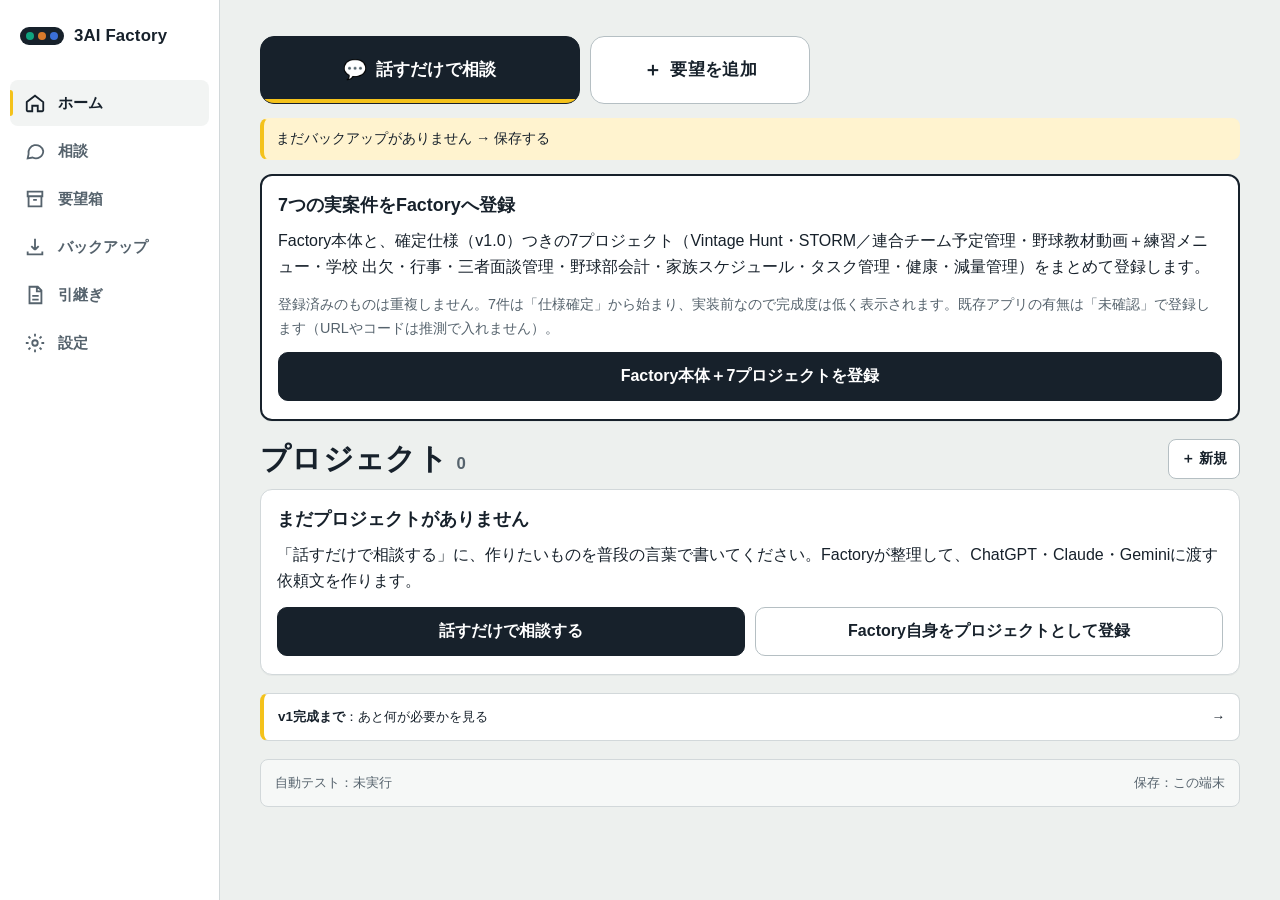
==== commit c691e07c: "Apply Design-1 theme metadata" ====
--- a/index.html
+++ b/index.html
@@ -5,7 +5,8 @@
   <meta name="viewport" content="width=device-width, initial-scale=1, viewport-fit=cover">
   <title>3AI Factory</title>
   <meta name="description" content="ChatGPT・Claude・Geminiを活用してアプリ開発を管理するFactory">
-  <meta name="theme-color" content="#c2541d">
+  <meta name="theme-color" content="#edf0ee" media="(prefers-color-scheme: light)">
+  <meta name="theme-color" content="#0e151c" media="(prefers-color-scheme: dark)">
   <link rel="manifest" href="manifest.webmanifest">
   <link rel="icon" href="icons/icon-192.png">
   <link rel="apple-touch-icon" href="icons/apple-touch-icon.png">
@@ -33,6 +34,6 @@
     <a href="#/handoff" data-route="/handoff" class="desk-only"><svg viewBox="0 0 24 24" fill="none" stroke="currentColor" stroke-width="2" aria-hidden="true"><path d="M6 3h9l4 4v14H6z M14 3v5h5 M9 13h7 M9 17h7"/></svg>引継ぎ</a>
     <a href="#/settings" data-route="/settings" data-alt="/backup /handoff"><svg viewBox="0 0 24 24" fill="none" stroke="currentColor" stroke-width="2" aria-hidden="true"><circle cx="12" cy="12" r="3"/><path d="M12 2v3M12 19v3M2 12h3M19 12h3M4.9 4.9l2.1 2.1M17 17l2.1 2.1M4.9 19.1L7 17M17 7l2.1-2.1"/></svg>設定</a>
   </nav>
-  <script type="module" src="js/app.js?v=0901"></script>
+  <script type="module" src="js/app.js"></script>
 </body>
 </html>
--- a/css/style.css
+++ b/css/style.css
@@ -1,494 +1,11 @@
-/* 3AI Development Factory — 共通スタイル（スマホ優先・ダークモード対応） */
-:root {
-  --bg: #f5f2ec;
-  --surface: #ffffff;
-  --surface-2: #ece7de;
-  --ink: #1f1d1a;
-  --ink-2: #5d5850;
-  --line: #d9d2c5;
-  --accent: #c2541d;
-  --accent-ink: #ffffff;
-  --ok: #2f7d4f;
-  --ok-bg: #e3f1e8;
-  --ng: #b3261e;
-  --ng-bg: #fbe5e3;
-  --warn: #8a5a00;
-  --warn-bg: #fdf0d5;
-  --ai-chatgpt: #10a37f;
-  --ai-claude: #c2541d;
-  --ai-gemini: #3b6fd8;
-  --radius: 14px;
-  --shadow: 0 1px 2px rgba(0,0,0,.06), 0 4px 14px rgba(0,0,0,.05);
-  --font: -apple-system, BlinkMacSystemFont, "Hiragino Sans", "Hiragino Kaku Gothic ProN", "Yu Gothic UI", "Yu Gothic", Meiryo, "Noto Sans JP", sans-serif;
-  color-scheme: light dark;
-}
-@media (prefers-color-scheme: dark) {
-  :root:not([data-theme="light"]) {
-    --bg: #171614; --surface: #211f1c; --surface-2: #2b2925; --ink: #f1ede6; --ink-2: #b3ab9f; --line: #3a3732;
-    --accent: #e0733a; --ok: #6fcf97; --ok-bg: #1d3226; --ng: #ff8a80; --ng-bg: #3a1f1d; --warn: #f2c26b; --warn-bg: #3a2f17;
-    --shadow: none;
-  }
-}
-:root[data-theme="dark"] {
-  --bg: #171614; --surface: #211f1c; --surface-2: #2b2925; --ink: #f1ede6; --ink-2: #b3ab9f; --line: #3a3732;
-  --accent: #e0733a; --ok: #6fcf97; --ok-bg: #1d3226; --ng: #ff8a80; --ng-bg: #3a1f1d; --warn: #f2c26b; --warn-bg: #3a2f17;
-  --shadow: none;
-}
-
-* { box-sizing: border-box; }
-html { -webkit-text-size-adjust: 100%; }
-body {
-  margin: 0; background: var(--bg); color: var(--ink); font-family: var(--font);
-  font-size: 16px; line-height: 1.6; min-height: 100vh;
-  padding-bottom: calc(76px + env(safe-area-inset-bottom));
-}
-a { color: var(--accent); }
-h1, h2, h3 { line-height: 1.3; margin: 0 0 .5em; }
-h1 { font-size: 1.35rem; }
-h2 { font-size: 1.1rem; }
-h3 { font-size: 1rem; }
-p { margin: 0 0 .8em; }
-.muted { color: var(--ink-2); font-size: .9rem; }
-
-/* ヘッダー */
-.topbar {
-  position: sticky; top: 0; z-index: 10; background: var(--bg);
-  border-bottom: 1px solid var(--line);
-  padding: calc(10px + env(safe-area-inset-top)) 16px 10px;
-  display: flex; align-items: center; gap: 10px;
-}
-.brand { font-weight: 800; letter-spacing: .02em; font-size: 1.05rem; }
-.brand .dots { display: inline-flex; gap: 3px; margin-right: 6px; vertical-align: middle; }
-.brand .dots i { width: 9px; height: 9px; border-radius: 50%; display: block; }
-.topbar .spacer { flex: 1; }
-.badge {
-  display: inline-block; font-size: .75rem; font-weight: 700; padding: 2px 8px; border-radius: 999px;
-  background: var(--surface-2); color: var(--ink-2); white-space: nowrap;
-}
-.badge.ok { background: var(--ok-bg); color: var(--ok); }
-.badge.ng { background: var(--ng-bg); color: var(--ng); }
-.badge.warn { background: var(--warn-bg); color: var(--warn); }
-
-main { max-width: 960px; margin: 0 auto; padding: 16px; }
-
-/* カード */
-.card {
-  background: var(--surface); border: 1px solid var(--line); border-radius: var(--radius);
-  padding: 16px; margin-bottom: 14px; box-shadow: var(--shadow);
-}
-.grid { display: grid; gap: 14px; grid-template-columns: 1fr; }
-@media (min-width: 720px) { .grid.two { grid-template-columns: 1fr 1fr; } }
-
-.notice { border-left: 4px solid var(--accent); background: var(--surface); padding: 12px 14px; border-radius: 8px; margin-bottom: 14px; }
-.notice.warn { border-color: var(--warn); background: var(--warn-bg); }
-.notice.ng { border-color: var(--ng); background: var(--ng-bg); }
-
-/* 状態リスト */
-.kv { display: grid; grid-template-columns: auto 1fr; gap: 6px 12px; margin: 0; }
-.kv dt { color: var(--ink-2); font-size: .9rem; }
-.kv dd { margin: 0; font-weight: 600; word-break: break-all; }
-
-/* ボタン（指で押しやすい48px） */
-.btn {
-  appearance: none; border: 1px solid var(--line); background: var(--surface); color: var(--ink);
-  font: inherit; font-weight: 700; min-height: 48px; padding: 10px 16px; border-radius: 12px;
-  display: inline-flex; align-items: center; justify-content: center; gap: 8px; cursor: pointer;
-  text-decoration: none; width: 100%;
-}
-.btn.primary { background: var(--accent); border-color: var(--accent); color: var(--accent-ink); }
-.btn.danger { color: var(--ng); border-color: var(--ng); }
-.btn.small { min-height: 40px; padding: 6px 12px; width: auto; font-size: .9rem; }
-.btn:disabled { opacity: .5; cursor: not-allowed; }
-.btn:focus-visible, input:focus-visible, select:focus-visible, textarea:focus-visible { outline: 3px solid var(--accent); outline-offset: 2px; }
-.btns { display: grid; gap: 10px; }
-@media (min-width: 560px) { .btns { grid-template-columns: repeat(auto-fit, minmax(200px, 1fr)); } }
-
-/* 入力 */
-label.field { display: block; margin-bottom: 12px; }
-label.field span { display: block; font-weight: 700; font-size: .9rem; margin-bottom: 4px; }
-input[type=text], input[type=url], input[type=search], input[type=date], input[type=number], input[type=email], input[type=password], input:not([type]), select, textarea {
-  width: 100%; font: inherit; font-size: 16px; /* iPhoneの自動ズーム防止 */
-  padding: 12px; border: 1px solid var(--line); border-radius: 10px; background: var(--surface); color: var(--ink);
-}
-.error-list { color: var(--ng); margin: 6px 0 0; padding-left: 1.2em; font-size: .9rem; }
-
-/* 一覧 */
-.list { list-style: none; margin: 0; padding: 0; }
-.list li { padding: 12px 0; border-bottom: 1px solid var(--line); display: flex; gap: 10px; align-items: center; flex-wrap: wrap; }
-.list li:last-child { border-bottom: 0; }
-.list .grow { flex: 1; min-width: 160px; }
-
-/* 下部ナビ（スマホ） */
-.tabbar {
-  position: fixed; left: 0; right: 0; bottom: 0; z-index: 20;
-  background: var(--surface); border-top: 1px solid var(--line);
-  display: grid; grid-template-columns: repeat(4, 1fr);
-  padding-bottom: env(safe-area-inset-bottom);
-}
-.tabbar a {
-  display: flex; flex-direction: column; align-items: center; justify-content: center; gap: 2px;
-  min-height: 60px; text-decoration: none; color: var(--ink-2); font-size: .72rem; font-weight: 700;
-}
-.tabbar a svg { width: 22px; height: 22px; }
-.tabbar a[aria-current="page"] { color: var(--accent); }
-
-/* モーダル */
-.modal-back { position: fixed; inset: 0; background: rgba(0,0,0,.45); z-index: 50; display: flex; align-items: flex-end; justify-content: center; }
-@media (min-width: 560px) { .modal-back { align-items: center; } }
-.modal { background: var(--surface); color: var(--ink); width: 100%; max-width: 520px; border-radius: 18px 18px 0 0; padding: 20px 16px calc(20px + env(safe-area-inset-bottom)); max-height: 90vh; overflow: auto; }
-@media (min-width: 560px) { .modal { border-radius: 18px; } }
-
-/* トースト */
-.toast { pointer-events: none; position: fixed; left: 50%; transform: translateX(-50%); bottom: calc(80px + env(safe-area-inset-bottom)); z-index: 60;
-  background: var(--ink); color: var(--bg); padding: 10px 16px; border-radius: 10px; font-weight: 700; max-width: calc(100% - 32px); }
-
-pre.md { white-space: pre-wrap; word-break: break-word; background: var(--surface-2); padding: 12px; border-radius: 10px; font-size: .85rem; max-height: 60vh; overflow: auto; }
-
-.offline-bar { background: var(--warn-bg); color: var(--warn); text-align: center; font-size: .85rem; font-weight: 700; padding: 6px; }
-
-@media print {
-  .topbar, .tabbar, .btn, .offline-bar { display: none !important; }
-  body { background: #fff; color: #000; padding: 0; }
-  .card { box-shadow: none; border-color: #999; break-inside: avoid; }
-}
-
-/* ===================== Phase 2 追加 ===================== */
-.sr-only { position: absolute; width: 1px; height: 1px; overflow: hidden; clip: rect(0 0 0 0); white-space: nowrap; }
-.prewrap { white-space: pre-wrap; word-break: break-word; }
-.tight { margin: 0; padding-left: 1.2em; }
-.desk-only { display: none !important; }
-.back { display: inline-block; margin-bottom: 8px; text-decoration: none; font-weight: 700; padding: 6px 0; }
-.page-head { display: flex; align-items: center; justify-content: space-between; gap: 12px; margin: 18px 0 10px; flex-wrap: wrap; }
-.page-head h1 { margin: 0; }
-.page-head .count { font-size: .95rem; font-weight: 600; }
-.page-head form input { min-width: 0; width: 180px; padding: 8px 12px; }
-.notice.slim { display: block; padding: 8px 12px; font-size: .9rem; text-decoration: none; color: inherit; }
-.kv.wide { grid-template-columns: 6.5em 1fr; }
-.kv.wide dd { font-weight: 500; }
-
-/* ホーム上部の2大ボタン */
-.hero { display: grid; grid-template-columns: minmax(0, 1.4fr) minmax(0, 1fr); gap: 10px; margin-bottom: 12px; }
-@media (max-width: 374px) { .hero { grid-template-columns: 1fr; } .btn.big { min-height: 56px; } }
-.btn.big { white-space: nowrap; min-width: 0; min-height: 64px; font-size: 1.02rem; border-radius: 16px; }
-.btn.big span { font-size: 1.2rem; }
-
-/* プロジェクトカード */
-.cards { display: grid; gap: 12px; grid-template-columns: 1fr; }
-@media (min-width: 720px) { .cards { grid-template-columns: 1fr 1fr; } }
-@media (min-width: 1280px) { .cards { grid-template-columns: 1fr 1fr 1fr; } }
-.pcard { position: relative; background: var(--surface); border: 1px solid var(--line); border-radius: var(--radius); padding: 14px 14px 10px; box-shadow: var(--shadow); }
-.pcard-link { position: absolute; inset: 0; border-radius: var(--radius); z-index: 1; }
-.pcard-link:focus-visible { outline: 3px solid var(--accent); outline-offset: 2px; }
-.pcard header { display: flex; align-items: flex-start; justify-content: space-between; gap: 8px; }
-.pcard h2 { font-size: 1.08rem; margin: 0; }
-.pcard .pct { font-size: .85rem; color: var(--ink-2); margin: 4px 0 8px; }
-.pcard .pct strong { color: var(--ink); }
-.pcard .next { position: relative; z-index: 2; display: flex; gap: 8px; align-items: baseline; text-decoration: none; color: var(--ink); font-weight: 700;
-  background: var(--surface-2); border-radius: 10px; padding: 10px 12px; line-height: 1.45; }
-.pcard .next.unset { color: var(--ink-2); font-weight: 600; border: 1px dashed var(--line); background: transparent; }
-.next-label { flex: none; font-size: .72rem; font-weight: 800; color: var(--accent-ink); background: var(--accent); border-radius: 6px; padding: 1px 6px; }
-.pcard footer { position: relative; display: flex; align-items: center; gap: 4px 12px; flex-wrap: wrap; margin-top: 8px; font-size: .85rem; }
-.pcard footer .stat { position: relative; z-index: 2; color: var(--ink-2); text-decoration: none; padding: 6px 0; }
-.pcard footer .stat b { color: var(--ink); font-size: 1rem; }
-.pcard footer .stat.alert, .pcard footer .stat.alert b { color: var(--ng); }
-.pcard footer .add { position: relative; z-index: 2; margin-left: auto; }
-
-/* 完成度メーター */
-.meter { height: 8px; background: var(--surface-2); border-radius: 99px; overflow: hidden; margin-top: 10px; }
-.meter i { display: block; height: 100%; background: var(--accent); border-radius: 99px; min-width: 0; }
-.axis { padding: 10px 0; border-bottom: 1px solid var(--line); }
-.axis-head { display: flex; justify-content: space-between; font-weight: 700; }
-.axis .meter { margin: 6px 0 8px; }
-.axis select { width: auto; padding: 6px 10px; }
-
-/* 状態バッジの色（設定値のキーに対応） */
-.badge.status-concept, .badge.status-spec_draft { background: var(--surface-2); color: var(--ink-2); }
-.badge.status-spec_fixed { background: #e6eefc; color: #2b56b0; }
-.badge.status-implementing, .badge.status-improving { background: var(--warn-bg); color: var(--warn); }
-.badge.status-testing { background: #f1e6fb; color: #7a3fb0; }
-.badge.status-usable, .badge.status-complete { background: var(--ok-bg); color: var(--ok); }
-@media (prefers-color-scheme: dark) {
-  :root:not([data-theme="light"]) .badge.status-spec_fixed { background: #1e2a44; color: #9bbcff; }
-  :root:not([data-theme="light"]) .badge.status-testing { background: #2d2140; color: #d2b0ff; }
-}
-
-/* プロジェクト画面 */
-.p-head h1 { margin-bottom: 6px; }
-.p-meta { display: flex; align-items: center; gap: 6px 14px; flex-wrap: wrap; color: var(--ink-2); font-size: .9rem; }
-.p-meta b { color: var(--ink); }
-.p-meta .btn { margin-left: auto; }
-.tabs { display: flex; gap: 6px; overflow-x: auto; margin: 12px -16px 14px; padding: 2px 16px 8px; scrollbar-width: none; -webkit-overflow-scrolling: touch; }
-.tabs::-webkit-scrollbar { display: none; }
-.tabs a, .chip { flex: none; text-decoration: none; color: var(--ink-2); font-weight: 700; font-size: .9rem; padding: 9px 14px; border-radius: 999px; border: 1px solid var(--line); background: var(--surface); white-space: nowrap; }
-.tabs a[aria-current], .chip[aria-current] { background: var(--ink); color: var(--bg); border-color: var(--ink); }
-.tabs a small { margin-left: 5px; font-size: .75rem; background: var(--accent); color: var(--accent-ink); border-radius: 99px; padding: 0 6px; }
-.chips { display: flex; gap: 6px; flex-wrap: wrap; margin: 6px 0 12px; }
-.inline-add { display: flex; gap: 8px; margin-bottom: 8px; }
-.inline-add input { flex: 1; min-width: 0; }
-.status-select { width: auto; padding: 8px 10px; }
-.timeline { list-style: none; margin: 0; padding: 0; }
-.timeline > li { padding: 10px 0 10px 14px; border-left: 2px solid var(--line); position: relative; }
-.timeline > li::before { content: ""; position: absolute; left: -6px; top: 16px; width: 10px; height: 10px; border-radius: 50%; background: var(--accent); }
-
-/* 話すだけ */
-textarea { resize: vertical; }
-.sugg { padding-left: 1.2em; margin: 0 0 10px; }
-.sugg li { margin-bottom: 4px; }
-.prompt { border: 1px solid var(--line); border-left: 5px solid var(--ai); border-radius: 10px; padding: 0 12px; margin-bottom: 8px; }
-.prompt summary { cursor: pointer; padding: 12px 0; display: flex; gap: 8px; align-items: center; flex-wrap: wrap; }
-.prompt .ai-dot { width: 10px; height: 10px; border-radius: 50%; background: var(--ai); }
-hr { border: 0; border-top: 1px solid var(--line); margin: 16px 0; }
-
-/* フローティング「＋要望」（スマホ：親指の届く右下） */
-.fab { position: fixed; right: 16px; bottom: calc(76px + env(safe-area-inset-bottom)); z-index: 15; border: 0; cursor: pointer;
-  background: var(--ink); color: var(--bg); font: inherit; font-weight: 800; font-size: 1rem; border-radius: 999px; padding: 0 18px; min-height: 52px;
-  box-shadow: 0 6px 18px rgba(0,0,0,.18); display: flex; align-items: center; gap: 4px; }
-.fab span { font-size: .9rem; }
-.fab[hidden] { display: none; }
-main { padding-bottom: 80px; }
-
-.sys-strip { display: flex; justify-content: space-between; gap: 10px; flex-wrap: wrap; margin-top: 18px; font-size: .82rem; color: var(--ink-2); text-decoration: none; padding: 10px 12px; border: 1px dashed var(--line); border-radius: 10px; }
-.empty h2 { margin-top: 0; }
-
-/* PC：左メニュー */
-@media (min-width: 960px) {
-  body { padding-bottom: 0; padding-left: 220px; }
-  .topbar { position: fixed; left: 0; top: 0; width: 220px; height: 64px; border-bottom: 0; border-right: 1px solid var(--line); z-index: 21; background: var(--surface); }
-  .topbar .spacer, .topbar #phase-badge { display: none; }
-  .tabbar { top: 64px; bottom: 0; right: auto; width: 220px; display: flex; flex-direction: column; gap: 2px; padding: 8px; border-top: 0; border-right: 1px solid var(--line); }
-  .tabbar a { flex-direction: row; justify-content: flex-start; gap: 12px; min-height: 46px; padding: 0 14px; border-radius: 10px; font-size: .95rem; }
-  .tabbar a[aria-current="page"] { background: var(--surface-2); color: var(--accent); }
-  .tabbar .desk-only { display: flex !important; }
-  .tabbar a[data-alt][aria-current="page"]:not([href="#/settings"]) { background: none; }
-  main { padding: 24px 32px 48px; max-width: 1240px; }
-  .fab { bottom: 28px; right: 32px; }
-  .hero { grid-template-columns: 320px 220px; }
-  .tabs { margin: 12px 0 16px; padding: 2px 0 8px; flex-wrap: wrap; }
-  .offline-bar { margin-left: 0; }
-}
-@media print { .fab, .tabs, .back, .hero, .sys-strip { display: none !important; } }
-
-/* ===================== Phase 3 追加 ===================== */
-fieldset.field { border: 0; padding: 0; margin: 0 0 12px; min-width: 0; }
-fieldset.field legend { font-weight: 700; font-size: .9rem; margin-bottom: 6px; padding: 0; }
-em.req { font-style: normal; font-size: .72rem; color: var(--ng); border: 1px solid var(--ng); border-radius: 4px; padding: 0 4px; margin-left: 4px; }
-.checks { display: flex; flex-wrap: wrap; gap: 8px; }
-.check { display: inline-flex; align-items: center; gap: 8px; border: 1px solid var(--line); border-radius: 10px; padding: 8px 12px; min-height: 44px; cursor: pointer; background: var(--surface); }
-.check input { width: 20px; height: 20px; accent-color: var(--accent); margin: 0; }
-.check:has(input:checked) { border-color: var(--accent); }
-.big-check { width: 100%; margin-top: 12px; font-weight: 700; }
-
-/* 検索・絞り込み */
-.searchbar { display: flex; gap: 8px; margin-bottom: 8px; }
-.searchbar input { flex: 1; min-width: 0; padding: 10px 12px; }
-.searchbar .btn { flex: none; position: relative; }
-.dot { margin-left: 6px; background: var(--accent); color: var(--accent-ink); border-radius: 99px; padding: 0 6px; font-size: .75rem; }
-.chips.scroll { flex-wrap: nowrap; overflow-x: auto; margin: 0 -16px 10px; padding: 2px 16px 6px; scrollbar-width: none; }
-.chips.scroll::-webkit-scrollbar { display: none; }
-.chip small { margin-left: 4px; opacity: .7; }
-.filter-note { margin: -2px 0 10px; }
-@media (min-width: 960px) { .chips.scroll { margin: 0 0 10px; padding: 2px 0 6px; flex-wrap: wrap; } .searchbar { max-width: 560px; } }
-
-/* 優先度・重要度バッジ */
-.badge.pri-high, .badge.sev-high { background: var(--ng-bg); color: var(--ng); }
-.badge.pri-medium, .badge.sev-medium { background: var(--warn-bg); color: var(--warn); }
-.badge.pri-low, .badge.sev-low { background: var(--surface-2); color: var(--ink-2); }
-.pcard .next .next-text { flex: 1; min-width: 0; }
-.pcard .next .badge { flex: none; align-self: center; }
-.pri-select { width: auto; flex: none; padding: 8px; }
-
-/* 作業・未解決事項の行 */
-.list.tasks li, .list.issues li { flex-wrap: nowrap; align-items: flex-start; gap: 8px; }
-.row-btn { appearance: none; border: 0; background: none; color: inherit; font: inherit; text-align: left; padding: 4px 0; cursor: pointer; display: flex; flex-direction: column; gap: 4px; min-width: 0; min-height: 44px; }
-.t-title { font-weight: 700; word-break: break-word; }
-.t-meta { display: flex; flex-wrap: wrap; gap: 4px 10px; font-size: .8rem; color: var(--ink-2); align-items: center; }
-.t-res { font-size: .85rem; color: var(--ink-2); background: var(--surface-2); border-radius: 8px; padding: 6px 8px; }
-.tick { flex: none; width: 30px; height: 30px; margin-top: 6px; border-radius: 50%; border: 2px solid var(--line); background: var(--surface); color: var(--accent-ink); font-weight: 900; cursor: pointer; }
-.task.st-done .tick { background: var(--ok); border-color: var(--ok); }
-.task.st-done .t-title { text-decoration: line-through; color: var(--ink-2); }
-.task.st-doing .tick { border-color: var(--accent); }
-.inline-add { flex-wrap: nowrap; }
-
-/* ===================== Phase 4 追加 ===================== */
-.spec-head { display: flex; align-items: center; justify-content: space-between; gap: 8px; flex-wrap: wrap; }
-.spec-head h2 { margin: 0; }
-.draft-card { border: 2px dashed var(--warn); }
-.viewing .kv { margin-bottom: 12px; }
-.spec-body { background: var(--surface-2); border-radius: 10px; padding: 12px; font-size: .92rem; max-height: 60vh; overflow: auto; }
-.versions li.current { background: var(--surface-2); border-radius: 8px; padding-left: 8px; padding-right: 8px; }
-.versions a { text-decoration: none; color: inherit; display: flex; flex-direction: column; }
-textarea.mono { font-family: ui-monospace, SFMono-Regular, Menlo, Consolas, "Yu Gothic", monospace; font-size: 16px; line-height: 1.5; } /* 16px未満だとiPhoneで入力時に画面が拡大される */
-
-/* 差分 */
-.sum-chips { display: flex; gap: 6px; flex-wrap: wrap; margin: 8px 0; }
-.sum-chips .chip { cursor: default; }
-.chip.add { background: #e3f4e8; color: #1f6b3c; border-color: #b9dfc5; }
-.chip.del { background: #fbe5e3; color: #a3261e; border-color: #f0bdb8; }
-.chip.chg { background: #fdf0d5; color: #7a5200; border-color: #f0d9a4; }
-.diff { border: 1px solid var(--line); border-radius: 10px; overflow: hidden; font-size: .9rem; }
-.d-row { display: grid; grid-template-columns: 1fr 1fr; border-top: 1px solid var(--line); }
-.d-head { background: var(--surface-2); font-weight: 800; border-top: 0; }
-.d-head > div { padding: 6px 10px; }
-.d-cell { padding: 6px 10px; white-space: pre-wrap; word-break: break-word; min-height: 1.6em; }
-.d-cell.empty { background: repeating-linear-gradient(45deg, transparent 0 6px, var(--surface-2) 6px 8px); }
-.d-tag { grid-column: 1 / -1; font-size: .72rem; font-weight: 800; padding: 3px 10px 0; }
-.d-add .after, .d-add .d-tag { background: #e3f4e8; color: #1f6b3c; }
-.d-del .before, .d-del .d-tag { background: #fbe5e3; color: #a3261e; }
-.d-del .before .d-tx { text-decoration: line-through; }
-.d-change .before { background: #fbe5e3; color: #7d1d17; }
-.d-change .after { background: #e3f4e8; color: #1f5c35; }
-.d-change .d-tag { background: #fdf0d5; color: #7a5200; }
-.d-same .d-cell { color: var(--ink-2); }
-.d-gap { text-align: center; color: var(--ink-2); font-size: .8rem; padding: 6px; border-top: 1px solid var(--line); background: var(--surface-2); }
-@media (max-width: 719px) {
-  .d-row { grid-template-columns: 1fr; }
-  .d-head { display: none; }
-  .d-row:not(.d-same) .d-cell.before::before { content: "変更前："; font-weight: 800; font-size: .75rem; }
-  .d-row:not(.d-same) .d-cell.after::before { content: "変更後："; font-weight: 800; font-size: .75rem; }
-  .d-same .d-cell.after, .d-cell.empty { display: none; }
-}
-@media (prefers-color-scheme: dark) {
-  :root:not([data-theme="light"]) .d-add .after, :root:not([data-theme="light"]) .d-change .after, :root:not([data-theme="light"]) .chip.add { background: #1d3226; color: #9be0b3; }
-  :root:not([data-theme="light"]) .d-del .before, :root:not([data-theme="light"]) .d-change .before, :root:not([data-theme="light"]) .chip.del { background: #3a1f1d; color: #ffb4ab; }
-  :root:not([data-theme="light"]) .d-change .d-tag, :root:not([data-theme="light"]) .chip.chg { background: #3a2f17; color: #f2c26b; }
-}
-
-/* 要望の判断・選択・反映 */
-.reqs li { align-items: flex-start; flex-wrap: nowrap; }
-.reqs .grow { min-width: 0; }
-.pick { flex: none; display: flex; align-items: center; justify-content: center; width: 32px; min-height: 44px; }
-.pick input { width: 22px; height: 22px; accent-color: var(--accent); }
-.decision { font-size: .82rem; color: var(--ink-2); background: var(--surface-2); border-radius: 6px; padding: 4px 8px; margin-top: 4px; }
-.hint { background: var(--warn-bg); color: var(--ink); border-radius: 8px; padding: 8px 10px; font-size: .9rem; }
-.reflect-bar { position: sticky; bottom: calc(68px + env(safe-area-inset-bottom)); z-index: 12; display: flex; align-items: center; justify-content: space-between; gap: 10px;
-  background: var(--ink); color: var(--bg); border-radius: 14px; padding: 8px 8px 8px 14px; box-shadow: 0 6px 18px rgba(0,0,0,.2); margin-top: 8px; }
-.reflect-bar .btn { width: auto; }
-.reflect-bar[hidden] { display: none; }
-@media (min-width: 960px) { .reflect-bar { bottom: 16px; } }
-.timeline li.fix::before { background: var(--ok); }
-
-/* 通知は画面上部に（下部の操作バーやボタンと重ならないように）— Phase 4 */
-.toast { bottom: auto; top: calc(64px + env(safe-area-inset-top)); }
-.reflect-bar .btn { white-space: nowrap; font-size: .92rem; padding: 8px 12px; }
-
-/* ===================== Phase 5 追加 ===================== */
-.reco { display: flex; gap: 10px; align-items: flex-start; border: 1px solid var(--line); border-left: 5px solid var(--ai); background: var(--surface); border-radius: 12px; padding: 10px 12px; margin-bottom: 14px; }
-.reco .ai-dot, .ai-dot.inline { width: 10px; height: 10px; border-radius: 50%; background: var(--ai); flex: none; margin-top: 7px; display: inline-block; }
-.ai-dot.inline { margin: 0 6px 0 0; vertical-align: middle; }
-.ai-btn { border-left: 6px solid var(--ai); }
-.ai-chips { margin-top: 0; }
-.ai-cols { display: grid; gap: 12px; margin-top: 8px; }
-.ai-col { border: 1px solid var(--line); border-top: 5px solid var(--ai); border-radius: 12px; padding: 10px 12px; min-width: 0; background: var(--surface); }
-.ai-col header { display: flex; gap: 8px; align-items: center; margin-bottom: 8px; flex-wrap: wrap; }
-.ai-col header .ai-dot { width: 10px; height: 10px; border-radius: 50%; background: var(--ai); }
-.ai-answer { background: var(--surface-2); border-radius: 8px; padding: 10px; max-height: 50vh; overflow: auto; font-size: .92rem; }
-.dec-btns { display: flex; gap: 6px; flex-wrap: wrap; margin: 8px 0; }
-.dec-btns .btn.on { background: var(--ink); color: var(--bg); border-color: var(--ink); }
-.badge.dec-adopt { background: var(--ok-bg); color: var(--ok); }
-.badge.dec-hold { background: var(--warn-bg); color: var(--warn); }
-.badge.dec-reject { background: var(--ng-bg); color: var(--ng); }
-.ok-note { color: var(--ok); font-size: .9rem; }
-.warn-note { color: var(--warn); background: var(--warn-bg); border-radius: 6px; padding: 4px 8px; font-size: .85rem; margin-top: 4px; }
-.src { font-size: .8rem; color: var(--ink-2); }
-/* スマホ：1つずつタブで切替 */
-@media (max-width: 959px) {
-  .ai-cols[data-show="chatgpt"] .ai-col:not([data-col="chatgpt"]),
-  .ai-cols[data-show="claude"] .ai-col:not([data-col="claude"]),
-  .ai-cols[data-show="gemini"] .ai-col:not([data-col="gemini"]) { display: none; }
-}
-/* PC：3列で並べる */
-@media (min-width: 960px) { .ai-cols { grid-template-columns: repeat(3, minmax(0, 1fr)); } .cmp-chips { display: none; } }
-.file-item .ver { font-weight: 700; color: var(--accent); }
-.btns.row { display: flex; flex-wrap: wrap; gap: 8px; margin-top: 8px; }
-.btns.row .btn { width: auto; }
-.badge.file-active { background: var(--ok-bg); color: var(--ok); }
-.badge.file-old { background: var(--surface-2); color: var(--ink-2); }
-.badge.file-draft { background: #e6eefc; color: #2b56b0; }
-.badge.file-hold { background: var(--warn-bg); color: var(--warn); }
-pre.code { max-height: 50vh; }
-.url-row { text-decoration: none; color: inherit; display: flex; flex-direction: column; gap: 4px; min-width: 0; word-break: break-all; }
-.url-line { word-break: break-all; }
-.pi-list li { margin: 4px 0; }
-
-/* ===================== Phase 6 追加 ===================== */
-.cond { list-style: none; margin: 0; padding: 0; }
-.cond li { display: flex; gap: 10px; align-items: flex-start; padding: 10px 0; border-bottom: 1px solid var(--line); }
-.cond li:last-child { border-bottom: 0; }
-.cond .mark { font-size: 1.15rem; line-height: 1.4; flex: none; }
-.cond li.ng strong { color: var(--ink); }
-.how { margin-top: 4px; font-size: .88rem; background: var(--warn-bg); color: var(--ink); border-radius: 6px; padding: 4px 8px; }
-.v1-head .v1-left { font-size: 1.15rem; margin: 0 0 4px; }
-.v1-head .v1-left strong { font-size: 1.8rem; color: var(--accent); }
-.v1-strip { border-style: solid; border-color: var(--accent); color: var(--ink); background: var(--surface); }
-.err-text { color: var(--ng); font-size: .9rem; }
-.timeline li.ng-item::before { background: var(--ng); }
-.checks.col { flex-direction: column; }
-.checks.col .check { align-items: flex-start; }
-.checks.col .check small { display: block; }
-
-/* ---- Phase 7：既存アプリ取込・初期登録 ---- */
-.pcard-origin { margin-top: 4px; position: relative; pointer-events: none; }
-.seed-card { border: 2px solid var(--accent); }
-.flow { list-style: none; padding: 0; margin: 8px 0; display: flex; flex-wrap: wrap; gap: 6px; counter-reset: fl; }
-.flow li { counter-increment: fl; font-size: .85rem; padding: 4px 10px; border-radius: 999px; background: var(--surface-2); color: var(--ink-2); }
-.flow li::before { content: counter(fl) ". "; }
-.flow li.done { background: var(--ok-bg); color: var(--ok); }
-.flow li.done::before { content: "✓ "; }
-.list.cov li { display: flex; align-items: center; gap: 6px; flex-wrap: wrap; }
-.list.cov .grow { flex: 1 1 180px; min-width: 0; overflow-wrap: anywhere; }
-.list.cov .cov-sel { flex: 0 0 auto; max-width: 100%; }
-.ex-box { margin: 8px 0 12px; }
-.ex-box summary { cursor: pointer; font-weight: 600; min-height: 44px; display: flex; align-items: center; }
-.origin-pick .checks { display: flex; flex-wrap: wrap; gap: 8px; }
-
-/* ---- Sync-1：Googleログイン ---- */
-code.uid { font-size: .8rem; word-break: break-all; background: var(--surface-2); padding: 2px 6px; border-radius: 6px; }
-#cloud-result .badge { white-space: normal; }
-
-/* ---- Sync-2-3：初回正本登録 ---- */
-.rg-progress { position: fixed; inset: 0; z-index: 60; background: rgba(0,0,0,.45); display: flex; align-items: center; justify-content: center; padding: 16px; }
-.rg-progress[hidden] { display: none; }
-.rg-progress .card { max-width: 420px; width: 100%; }
-
-/* ---- Sync-3：PC・iPhoneの同期 ---- */
-.section-title { margin: 28px 0 4px; font-size: 1.05rem; }
-.s3-actions { display: grid; grid-template-columns: 1fr; gap: 8px; margin-top: 12px; }
-@media (min-width: 640px) { .s3-actions { grid-template-columns: 1fr 1fr; } }
-.s3-actions .btn { width: 100%; min-height: 48px; }
-.s3-sub { margin-top: 16px; padding-top: 12px; border-top: 1px solid var(--line); }
-.s3-list li { padding: 10px 0; }
-.s3-list .check { align-items: flex-start; }
-.s3-list .check input { margin-top: 4px; }
-.ng-text { color: var(--ng); }
-.ok-notice { border-left-color: var(--ok); }
-.s3-conf { border: 1px solid var(--line); border-radius: 12px; padding: 12px; margin: 12px 0; background: var(--surface); }
-.s3-conf h4 { margin: 0 0 8px; }
-.s3-versions { display: grid; grid-template-columns: 1fr 1fr; gap: 8px; }
-.s3-ver { background: var(--surface-2); border-radius: 10px; padding: 8px 10px; }
-.s3-ver h5 { margin: 0 0 4px; font-size: .9rem; }
-.s3-ver p { margin: 0; font-size: .85rem; }
-.s3-diff { width: 100%; border-collapse: collapse; margin: 10px 0; table-layout: fixed; font-size: .9rem; }
-.s3-diff th, .s3-diff td { border-top: 1px solid var(--line); padding: 6px 4px; vertical-align: top; text-align: left; overflow-wrap: anywhere; word-break: break-word; }
-.s3-diff thead th { font-size: .8rem; color: var(--ink-2); }
-.s3-diff tbody th { width: 22%; font-weight: 700; }
-.s3-diff .check { align-items: flex-start; gap: 6px; }
-.s3-diff .check input { margin-top: 3px; flex: none; }
-/* 長い一覧でも「送る」「反映する」ボタンが見つけやすいよう、画面の下に固定 */
-.sticky-actions { position: sticky; bottom: calc(64px + env(safe-area-inset-bottom)); background: var(--surface); padding: 10px 0; z-index: 5; box-shadow: 0 -8px 12px -8px rgba(0,0,0,.12); }
-@media (min-width: 960px) { .sticky-actions { bottom: 0; } }
-/* iPhone：入力中もモーダルの保存ボタンが見えるよう、ボタン列を下に固定 */
-.modal form > .btns:last-of-type, .modal > .btns:last-child { position: sticky; bottom: calc(-20px - env(safe-area-inset-bottom)); background: var(--surface); padding: 10px 0 calc(10px + env(safe-area-inset-bottom)); margin-bottom: calc(-20px - env(safe-area-inset-bottom)); z-index: 2; }
-.btn { min-height: 44px; }
-
-/* 競合：項目ごとの選択カード（小さい画面では縦に並べる） */
-.s3-fields { margin: 10px 0; }
-.s3-field { border: 0; padding: 0; margin: 0 0 12px; min-width: 0; }
-.s3-field legend { font-weight: 700; font-size: .95rem; margin-bottom: 6px; padding: 0; }
-.s3-opts { display: grid; grid-template-columns: 1fr 1fr; gap: 8px; }
-@media (max-width: 420px) { .s3-opts { grid-template-columns: 1fr; } }
-.s3-opt { display: block; border: 2px solid var(--line); border-radius: 12px; padding: 10px 12px; min-height: 48px; cursor: pointer; background: var(--surface); }
-.s3-opt:has(input:checked) { border-color: var(--accent); background: var(--surface-2); }
-.s3-opt input { width: 20px; height: 20px; vertical-align: -4px; margin: 0 6px 0 0; accent-color: var(--accent); }
-.s3-opt-h { font-weight: 700; font-size: .9rem; }
-.s3-opt-v { display: block; margin-top: 4px; white-space: pre-wrap; overflow-wrap: anywhere; word-break: break-word; }
-@media (max-width: 420px) { .s3-versions { grid-template-columns: 1fr; } }
+/* Design-1 v0.11.0 — 「工房の工程票」
+   元の単一CSSを、GitHub反映時の安全性のため7つの同等パートに分割して読み込みます。
+   見た目・適用順はClaudeの factory-v0.11.0/css/style.css と同じです。
+*/
+@import url("./design1-01.css");
+@import url("./design1-02.css");
+@import url("./design1-03.css");
+@import url("./design1-04.css");
+@import url("./design1-05.css");
+@import url("./design1-06.css");
+@import url("./design1-07.css");
